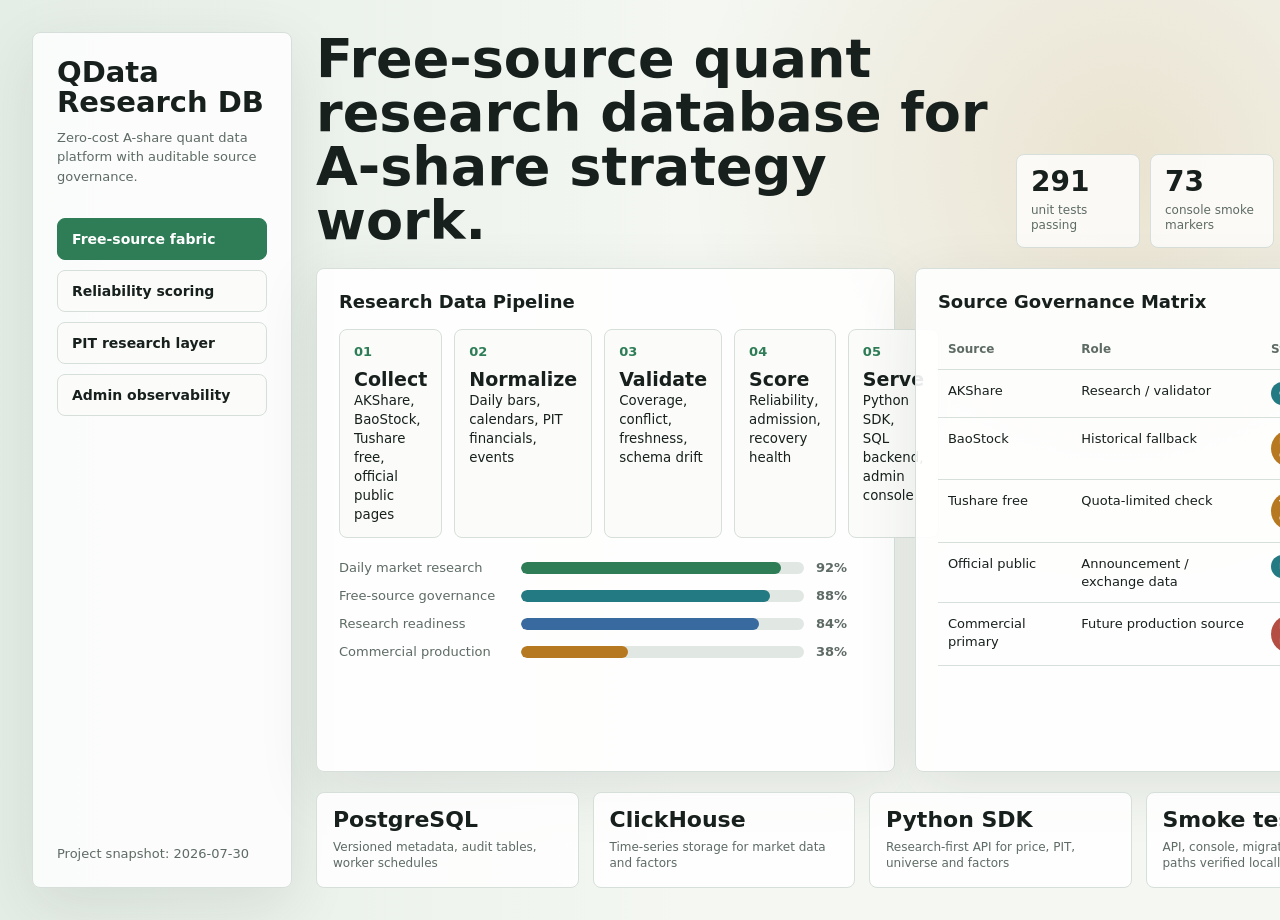
==== docs/assets/preview-board.html @ 0479c8e3 "Add QData free-source quant research database" ====
<!doctype html>
<html lang="en">
<head>
  <meta charset="utf-8">
  <meta name="viewport" content="width=device-width, initial-scale=1">
  <title>QData Preview Board</title>
  <style>
    :root {
      --ink: #17201d;
      --muted: #5e6b65;
      --line: #d7dfda;
      --paper: #f4f7f2;
      --panel: #ffffff;
      --green: #2e7d57;
      --teal: #247a83;
      --gold: #b7791f;
      --red: #b44d42;
      --blue: #396a9f;
    }

    * {
      box-sizing: border-box;
    }

    body {
      margin: 0;
      width: 1440px;
      height: 920px;
      overflow: hidden;
      color: var(--ink);
      background: var(--paper);
      font-family: Inter, ui-sans-serif, system-ui, -apple-system, BlinkMacSystemFont, "Segoe UI", sans-serif;
    }

    .board {
      display: grid;
      grid-template-columns: 260px 1fr;
      gap: 24px;
      width: 100%;
      height: 100%;
      padding: 32px;
      background:
        linear-gradient(90deg, rgba(46, 125, 87, 0.08), transparent 48%),
        radial-gradient(circle at 78% 18%, rgba(183, 121, 31, 0.16), transparent 32%),
        var(--paper);
    }

    aside {
      border: 1px solid var(--line);
      background: rgba(255, 255, 255, 0.82);
      border-radius: 8px;
      padding: 24px;
      display: flex;
      flex-direction: column;
      justify-content: space-between;
      box-shadow: 0 18px 60px rgba(39, 51, 45, 0.10);
    }

    .brand {
      font-size: 29px;
      font-weight: 760;
      letter-spacing: 0;
      line-height: 1.05;
    }

    .label {
      margin-top: 10px;
      color: var(--muted);
      font-size: 13px;
      line-height: 1.5;
    }

    .nav {
      display: grid;
      gap: 10px;
      margin-top: 32px;
    }

    .nav span {
      border: 1px solid var(--line);
      border-radius: 8px;
      padding: 12px 14px;
      background: #fbfcfa;
      font-size: 14px;
      font-weight: 650;
    }

    .nav span:first-child {
      color: #fff;
      border-color: var(--green);
      background: var(--green);
    }

    main {
      display: grid;
      grid-template-rows: auto 1fr auto;
      gap: 20px;
      min-width: 0;
    }

    header {
      display: flex;
      justify-content: space-between;
      align-items: flex-end;
      gap: 24px;
    }

    h1 {
      max-width: 780px;
      margin: 0;
      font-size: 54px;
      line-height: 1;
      letter-spacing: 0;
    }

    .status {
      display: grid;
      grid-template-columns: repeat(3, 124px);
      gap: 10px;
    }

    .metric {
      border: 1px solid var(--line);
      border-radius: 8px;
      background: rgba(255, 255, 255, 0.78);
      padding: 13px 14px;
    }

    .metric strong {
      display: block;
      font-size: 28px;
      line-height: 1;
    }

    .metric small {
      display: block;
      margin-top: 7px;
      color: var(--muted);
      font-size: 12px;
      line-height: 1.3;
    }

    .grid {
      display: grid;
      grid-template-columns: 1.08fr 0.92fr;
      gap: 20px;
      min-height: 0;
    }

    .panel {
      min-width: 0;
      border: 1px solid var(--line);
      border-radius: 8px;
      background: rgba(255, 255, 255, 0.9);
      padding: 22px;
      box-shadow: 0 18px 60px rgba(39, 51, 45, 0.10);
    }

    .panel h2 {
      margin: 0 0 16px;
      font-size: 18px;
      line-height: 1.2;
      letter-spacing: 0;
    }

    .pipeline {
      display: grid;
      grid-template-columns: repeat(5, 1fr);
      gap: 12px;
      margin-bottom: 22px;
    }

    .step {
      min-height: 122px;
      border: 1px solid var(--line);
      border-radius: 8px;
      padding: 14px;
      background: #fbfcfa;
    }

    .step b {
      display: block;
      font-size: 13px;
      color: var(--green);
    }

    .step span {
      display: block;
      margin-top: 10px;
      font-size: 19px;
      line-height: 1.15;
      font-weight: 720;
    }

    .bars {
      display: grid;
      gap: 13px;
    }

    .bar {
      display: grid;
      grid-template-columns: 170px 1fr 56px;
      align-items: center;
      gap: 12px;
      font-size: 13px;
      color: var(--muted);
    }

    .track {
      height: 12px;
      border-radius: 999px;
      background: #e1e7e3;
      overflow: hidden;
    }

    .fill {
      height: 100%;
      border-radius: inherit;
      background: var(--green);
    }

    .fill.teal { background: var(--teal); }
    .fill.gold { background: var(--gold); }
    .fill.blue { background: var(--blue); }

    table {
      width: 100%;
      border-collapse: collapse;
      font-size: 13px;
    }

    th, td {
      border-bottom: 1px solid var(--line);
      padding: 12px 10px;
      text-align: left;
      vertical-align: top;
      line-height: 1.35;
    }

    th {
      color: var(--muted);
      font-size: 12px;
      font-weight: 700;
    }

    .tag {
      display: inline-block;
      border-radius: 999px;
      padding: 4px 8px;
      color: #fff;
      background: var(--green);
      font-size: 11px;
      font-weight: 720;
    }

    .tag.warn { background: var(--gold); }
    .tag.info { background: var(--teal); }
    .tag.block { background: var(--red); }

    footer {
      display: grid;
      grid-template-columns: repeat(4, 1fr);
      gap: 14px;
    }

    .proof {
      border: 1px solid var(--line);
      border-radius: 8px;
      background: rgba(255, 255, 255, 0.86);
      padding: 16px;
    }

    .proof strong {
      display: block;
      font-size: 22px;
      line-height: 1;
    }

    .proof span {
      display: block;
      margin-top: 8px;
      color: var(--muted);
      font-size: 12px;
      line-height: 1.35;
    }
  </style>
</head>
<body>
  <div class="board">
    <aside>
      <div>
        <div class="brand">QData<br>Research DB</div>
        <div class="label">Zero-cost A-share quant data platform with auditable source governance.</div>
        <div class="nav">
          <span>Free-source fabric</span>
          <span>Reliability scoring</span>
          <span>PIT research layer</span>
          <span>Admin observability</span>
        </div>
      </div>
      <div class="label">Project snapshot: 2026-07-30</div>
    </aside>
    <main>
      <header>
        <h1>Free-source quant research database for A-share strategy work.</h1>
        <div class="status">
          <div class="metric"><strong>291</strong><small>unit tests passing</small></div>
          <div class="metric"><strong>73</strong><small>console smoke markers</small></div>
          <div class="metric"><strong>9</strong><small>free source candidates</small></div>
        </div>
      </header>
      <section class="grid">
        <div class="panel">
          <h2>Research Data Pipeline</h2>
          <div class="pipeline">
            <div class="step"><b>01</b><span>Collect</span><small>AKShare, BaoStock, Tushare free, official public pages</small></div>
            <div class="step"><b>02</b><span>Normalize</span><small>Daily bars, calendars, PIT financials, events</small></div>
            <div class="step"><b>03</b><span>Validate</span><small>Coverage, conflict, freshness, schema drift</small></div>
            <div class="step"><b>04</b><span>Score</span><small>Reliability, admission, recovery health</small></div>
            <div class="step"><b>05</b><span>Serve</span><small>Python SDK, SQL backend, admin console</small></div>
          </div>
          <div class="bars">
            <div class="bar"><span>Daily market research</span><div class="track"><div class="fill" style="width: 92%"></div></div><b>92%</b></div>
            <div class="bar"><span>Free-source governance</span><div class="track"><div class="fill teal" style="width: 88%"></div></div><b>88%</b></div>
            <div class="bar"><span>Research readiness</span><div class="track"><div class="fill blue" style="width: 84%"></div></div><b>84%</b></div>
            <div class="bar"><span>Commercial production</span><div class="track"><div class="fill gold" style="width: 38%"></div></div><b>38%</b></div>
          </div>
        </div>
        <div class="panel">
          <h2>Source Governance Matrix</h2>
          <table>
            <thead>
              <tr><th>Source</th><th>Role</th><th>Status</th></tr>
            </thead>
            <tbody>
              <tr><td>AKShare</td><td>Research / validator</td><td><span class="tag info">canary</span></td></tr>
              <tr><td>BaoStock</td><td>Historical fallback</td><td><span class="tag warn">network guard</span></td></tr>
              <tr><td>Tushare free</td><td>Quota-limited check</td><td><span class="tag warn">token optional</span></td></tr>
              <tr><td>Official public</td><td>Announcement / exchange data</td><td><span class="tag info">review</span></td></tr>
              <tr><td>Commercial primary</td><td>Future production source</td><td><span class="tag block">not required now</span></td></tr>
            </tbody>
          </table>
        </div>
      </section>
      <footer>
        <div class="proof"><strong>PostgreSQL</strong><span>Versioned metadata, audit tables, worker schedules</span></div>
        <div class="proof"><strong>ClickHouse</strong><span>Time-series storage for market data and factors</span></div>
        <div class="proof"><strong>Python SDK</strong><span>Research-first API for price, PIT, universe and factors</span></div>
        <div class="proof"><strong>Smoke tested</strong><span>API, console, migration and worker paths verified locally</span></div>
      </footer>
    </main>
  </div>
</body>
</html>
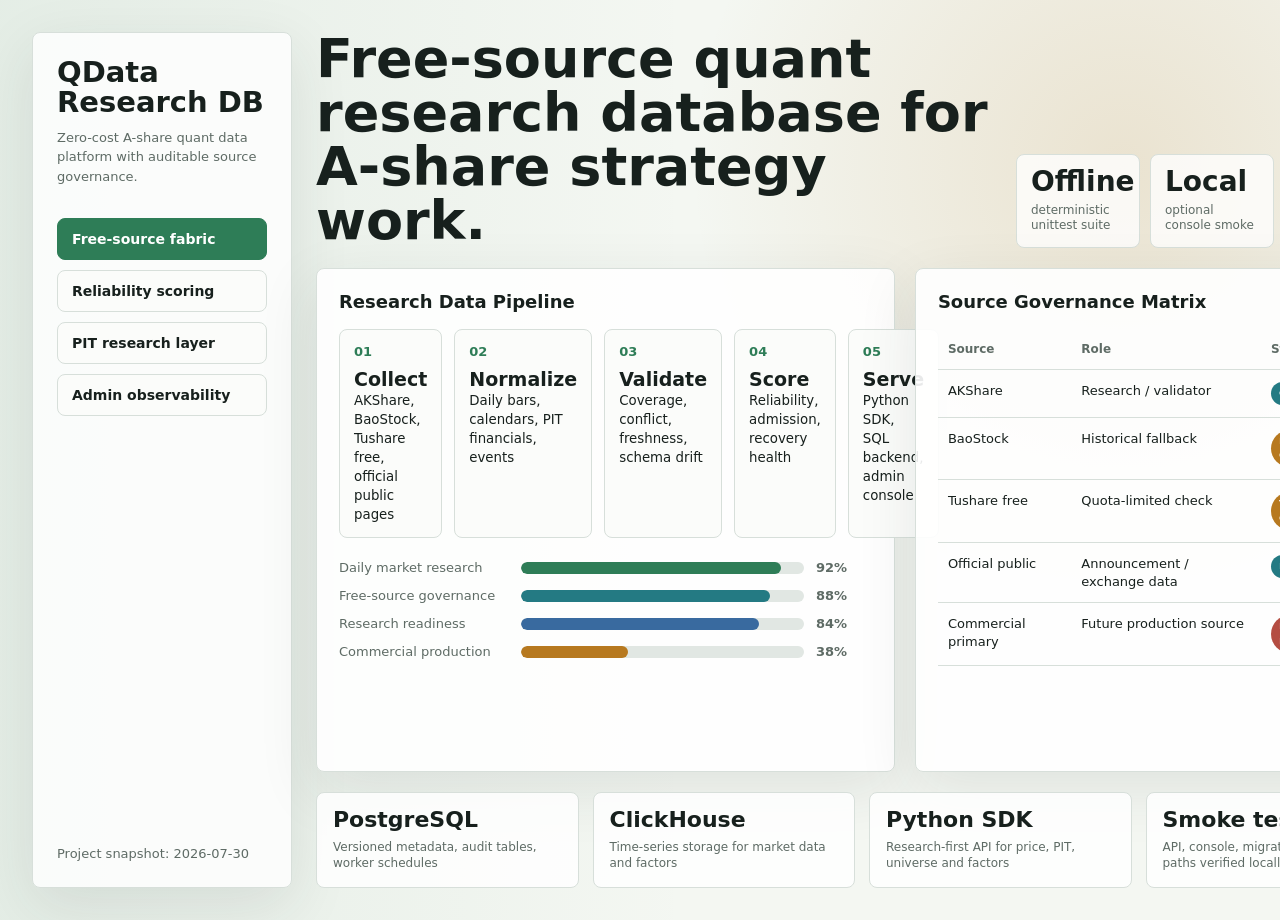
==== commit c554cfd8: "fix: make public verification claims reproducible" ====
--- a/docs/assets/preview-board.html
+++ b/docs/assets/preview-board.html
@@ -304,9 +304,9 @@
       <header>
         <h1>Free-source quant research database for A-share strategy work.</h1>
         <div class="status">
-          <div class="metric"><strong>291</strong><small>unit tests passing</small></div>
-          <div class="metric"><strong>73</strong><small>console smoke markers</small></div>
-          <div class="metric"><strong>9</strong><small>free source candidates</small></div>
+          <div class="metric"><strong>Offline</strong><small>deterministic unittest suite</small></div>
+          <div class="metric"><strong>Local</strong><small>optional console smoke</small></div>
+          <div class="metric"><strong>Review</strong><small>free-source candidates</small></div>
         </div>
       </header>
       <section class="grid">
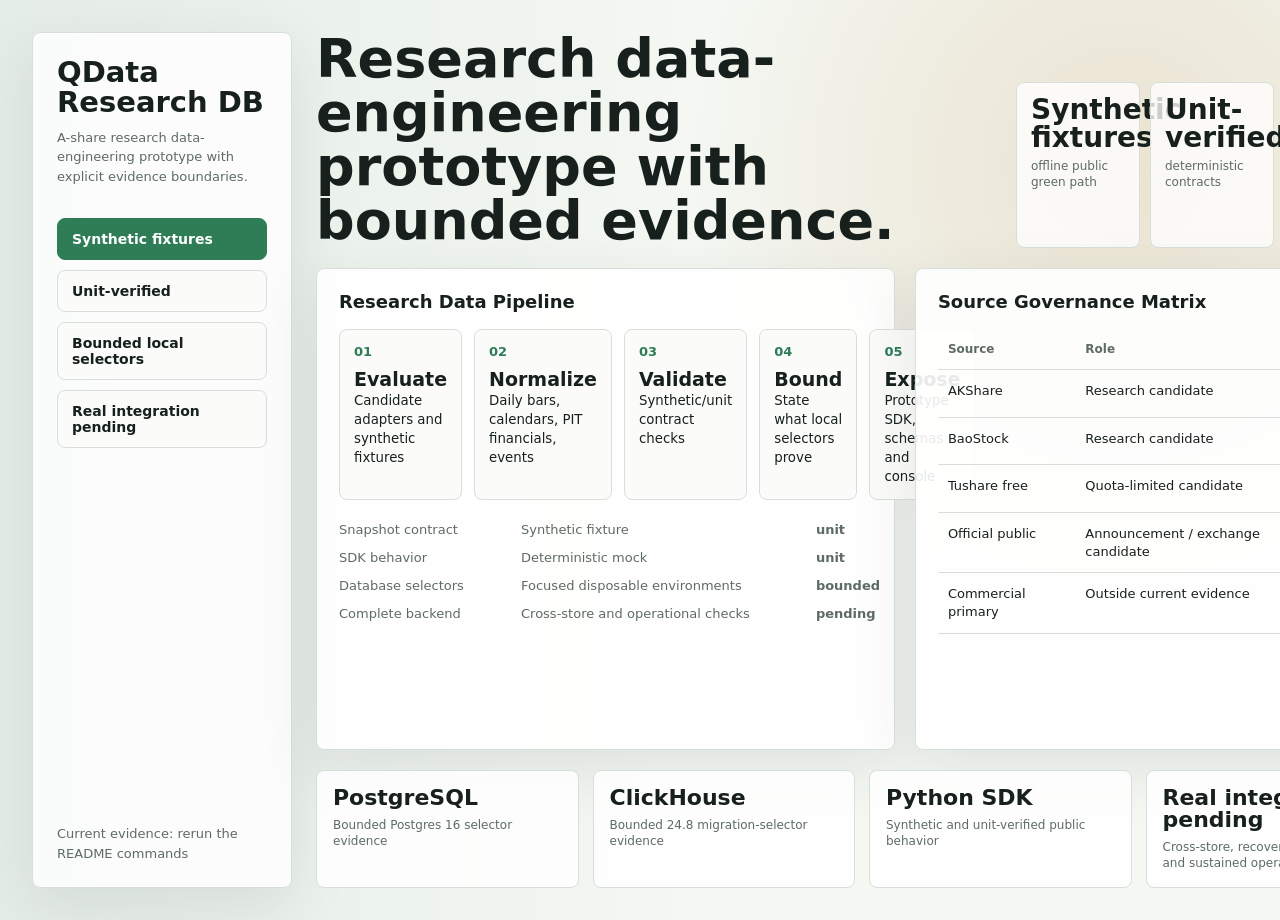
==== commit da9b365e: "Clarify QData public evidence boundaries" ====
--- a/docs/assets/preview-board.html
+++ b/docs/assets/preview-board.html
@@ -290,40 +290,40 @@
     <aside>
       <div>
         <div class="brand">QData<br>Research DB</div>
-        <div class="label">Zero-cost A-share quant data platform with auditable source governance.</div>
+        <div class="label">A-share research data-engineering prototype with explicit evidence boundaries.</div>
         <div class="nav">
-          <span>Free-source fabric</span>
-          <span>Reliability scoring</span>
-          <span>PIT research layer</span>
-          <span>Admin observability</span>
+          <span>Synthetic fixtures</span>
+          <span>Unit-verified</span>
+          <span>Bounded local selectors</span>
+          <span>Real integration pending</span>
         </div>
       </div>
-      <div class="label">Project snapshot: 2026-07-30</div>
+      <div class="label">Current evidence: rerun the README commands</div>
     </aside>
     <main>
       <header>
-        <h1>Free-source quant research database for A-share strategy work.</h1>
+        <h1>Research data-engineering prototype with bounded evidence.</h1>
         <div class="status">
-          <div class="metric"><strong>Offline</strong><small>deterministic unittest suite</small></div>
-          <div class="metric"><strong>Local</strong><small>optional console smoke</small></div>
-          <div class="metric"><strong>Review</strong><small>free-source candidates</small></div>
+          <div class="metric"><strong>Synthetic fixtures</strong><small>offline public green path</small></div>
+          <div class="metric"><strong>Unit-verified</strong><small>deterministic contracts</small></div>
+          <div class="metric"><strong>Bounded local selectors</strong><small>not a production backend</small></div>
         </div>
       </header>
       <section class="grid">
         <div class="panel">
           <h2>Research Data Pipeline</h2>
           <div class="pipeline">
-            <div class="step"><b>01</b><span>Collect</span><small>AKShare, BaoStock, Tushare free, official public pages</small></div>
+            <div class="step"><b>01</b><span>Evaluate</span><small>Candidate adapters and synthetic fixtures</small></div>
             <div class="step"><b>02</b><span>Normalize</span><small>Daily bars, calendars, PIT financials, events</small></div>
-            <div class="step"><b>03</b><span>Validate</span><small>Coverage, conflict, freshness, schema drift</small></div>
-            <div class="step"><b>04</b><span>Score</span><small>Reliability, admission, recovery health</small></div>
-            <div class="step"><b>05</b><span>Serve</span><small>Python SDK, SQL backend, admin console</small></div>
+            <div class="step"><b>03</b><span>Validate</span><small>Synthetic/unit contract checks</small></div>
+            <div class="step"><b>04</b><span>Bound</span><small>State what local selectors prove</small></div>
+            <div class="step"><b>05</b><span>Expose</span><small>Prototype SDK, schemas and console</small></div>
           </div>
           <div class="bars">
-            <div class="bar"><span>Daily market research</span><div class="track"><div class="fill" style="width: 92%"></div></div><b>92%</b></div>
-            <div class="bar"><span>Free-source governance</span><div class="track"><div class="fill teal" style="width: 88%"></div></div><b>88%</b></div>
-            <div class="bar"><span>Research readiness</span><div class="track"><div class="fill blue" style="width: 84%"></div></div><b>84%</b></div>
-            <div class="bar"><span>Commercial production</span><div class="track"><div class="fill gold" style="width: 38%"></div></div><b>38%</b></div>
+            <div class="bar"><span>Snapshot contract</span><div>Synthetic fixture</div><b>unit</b></div>
+            <div class="bar"><span>SDK behavior</span><div>Deterministic mock</div><b>unit</b></div>
+            <div class="bar"><span>Database selectors</span><div>Focused disposable environments</div><b>bounded</b></div>
+            <div class="bar"><span>Complete backend</span><div>Cross-store and operational checks</div><b>pending</b></div>
           </div>
         </div>
         <div class="panel">
@@ -333,20 +333,20 @@
               <tr><th>Source</th><th>Role</th><th>Status</th></tr>
             </thead>
             <tbody>
-              <tr><td>AKShare</td><td>Research / validator</td><td><span class="tag info">canary</span></td></tr>
-              <tr><td>BaoStock</td><td>Historical fallback</td><td><span class="tag warn">network guard</span></td></tr>
-              <tr><td>Tushare free</td><td>Quota-limited check</td><td><span class="tag warn">token optional</span></td></tr>
-              <tr><td>Official public</td><td>Announcement / exchange data</td><td><span class="tag info">review</span></td></tr>
-              <tr><td>Commercial primary</td><td>Future production source</td><td><span class="tag block">not required now</span></td></tr>
+              <tr><td>AKShare</td><td>Research candidate</td><td><span class="tag info">review</span></td></tr>
+              <tr><td>BaoStock</td><td>Research candidate</td><td><span class="tag warn">review</span></td></tr>
+              <tr><td>Tushare free</td><td>Quota-limited candidate</td><td><span class="tag warn">review</span></td></tr>
+              <tr><td>Official public</td><td>Announcement / exchange candidate</td><td><span class="tag info">review</span></td></tr>
+              <tr><td>Commercial primary</td><td>Outside current evidence</td><td><span class="tag block">pending</span></td></tr>
             </tbody>
           </table>
         </div>
       </section>
       <footer>
-        <div class="proof"><strong>PostgreSQL</strong><span>Versioned metadata, audit tables, worker schedules</span></div>
-        <div class="proof"><strong>ClickHouse</strong><span>Time-series storage for market data and factors</span></div>
-        <div class="proof"><strong>Python SDK</strong><span>Research-first API for price, PIT, universe and factors</span></div>
-        <div class="proof"><strong>Smoke tested</strong><span>API, console, migration and worker paths verified locally</span></div>
+        <div class="proof"><strong>PostgreSQL</strong><span>Bounded Postgres 16 selector evidence</span></div>
+        <div class="proof"><strong>ClickHouse</strong><span>Bounded 24.8 migration-selector evidence</span></div>
+        <div class="proof"><strong>Python SDK</strong><span>Synthetic and unit-verified public behavior</span></div>
+        <div class="proof"><strong>Real integration pending</strong><span>Cross-store, recovery, performance and sustained operation</span></div>
       </footer>
     </main>
   </div>
